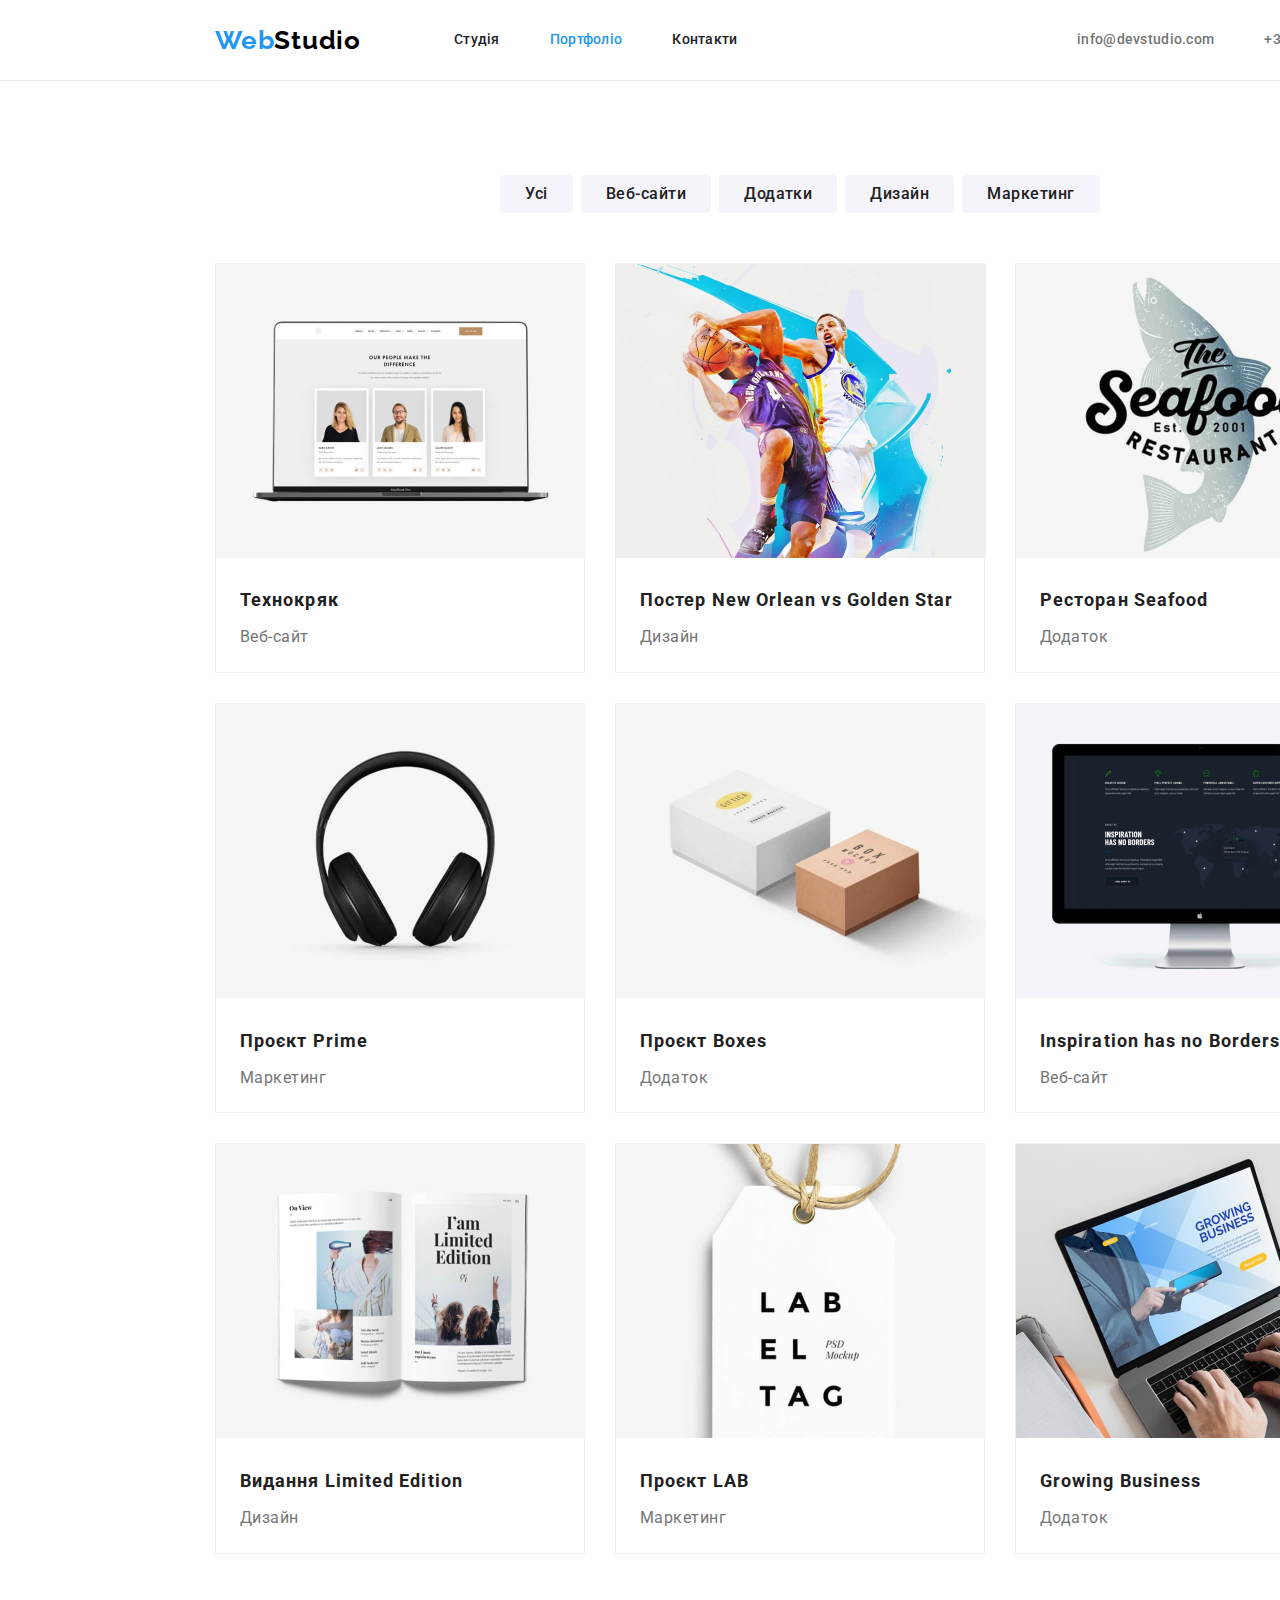
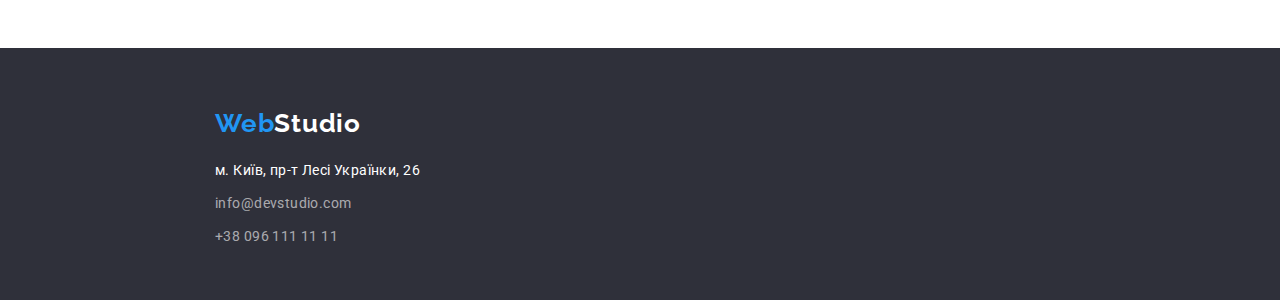
==== portfolio.html @ d082521c "add" ====
<!DOCTYPE html>
<html lang="uk">
<head>
    <meta charset="UTF-8">
    <meta http-equiv="X-UA-Compatible" content="IE=edge">
    <meta name="viewport" content="width=device-width, initial-scale=1.0">
    <title>Web Studio</title>
    <link rel="preconnect" href="https://fonts.googleapis.com">
    <link rel="preconnect" href="https://fonts.gstatic.com" crossorigin>
    <link href="https://fonts.googleapis.com/css2?family=Raleway:wght@700&family=Roboto:wght@400;500;700;900&display=swap"
        rel="stylesheet">
    <link rel="stylesheet" href="https://cdnjs.cloudflare.com/ajax/libs/modern-normalize/1.1.0/modern-normalize.min.css">
    <link rel="stylesheet" href="./css/styles.css">
</head>
<body>
<!--Header-->
    <header class="header">
        <div class="container header-main">
            <a href="./index.html" class="logo" lang="en">Web<span class="logo-studio">Studio</span></a>
            <nav class="header-nav">
                <ul class="header-list list">
                    <li class="item">
                        <a href="./index.html" class="nav-link ">Студія</a>
                    </li>
                    <li class="item">
                        <a href="#" class="nav-link page">Портфоліо</a>
                    </li>
                    <li class="item">
                        <a href="#" class="nav-link">Контакти</a>
                    </li>
                </ul>
            </nav>
            <ul class="header-list list">
                <li class="item">
                    <a href="mailto:info@devstudio.com" class="contacts-link">info@devstudio.com</a>
                </li>
                <li class="item">
                    <a href="tel:+380961111111" class="contacts-link">+38 096 111 11 11</a>
                </li>
            </ul>
        </div>
    </header>
<!--Portfolio-->
    <main>
        <section class="portfolio">
            <h1 class="visually-hidden">Портфоліо</h1>
            <ul class="portfolio-names list">
                <li class="portfolio-elment">
                    <button type="button" class="portfolio-btn">Усі</button>
                </li>
                <li class="portfolio-elment">
                    <button type="button" class="portfolio-btn">Веб-сайти</button>
                </li>
                <li class="portfolio-elment">
                    <button type="button" class="portfolio-btn">Додатки</button>
                </li>
                <li class="portfolio-elment">
                    <button type="button" class="portfolio-btn">Дизайн</button>
                </li>
                <li class="portfolio-elment">
                    <button type="button" class="portfolio-btn">Маркетинг</button>
                </li>
            </ul>
            <div class="container">
                <ul class="portfolio-list list">
                    <li class="portfolio-item">
                        <a href="#" class="portfolio-link">
                            <img src="./images/portfolio/picture1.jpg" alt="website" width="370" height="294">
                            <h2 class="portfolio-title">Технокряк</h2>
                            <p class="portfolio-text">Веб-сайт</p>
                        </a>
                    </li>
                    <li class="portfolio-item">
                        <a href="#" class="portfolio-link">
                            <img src="./images/portfolio/picture2.jpg" alt="basketball" width="370" height="294">
                            <h2 class="portfolio-title">Постер <span lang="en">New Orlean vs Golden Star</span></h2>
                            <p class="portfolio-text">Дизайн</p>
                        </a>
                    </li>
                    <li class="portfolio-item">
                        <a href="#" class="portfolio-link">
                            <img src="./images/portfolio/picture3.jpg" alt="label" width="370" height="294">
                            <h2 class="portfolio-title">Ресторан <span>Seafood</span></h2>
                            <p class="portfolio-text">Додаток</p>
                        </a>
                    </li>
                    <li class="portfolio-item">
                        <a href="#" class="portfolio-link">
                            <img src="./images/portfolio/picture4.jpg" alt="earphone" width="370" height="294">
                            <h2 class="portfolio-title">Проєкт <span lang="en">Prime</span></h2>
                            <p class="portfolio-text">Маркетинг</p>
                        </a>
                    </li>
                    <li class="portfolio-item">
                        <a href="#" class="portfolio-link">
                            <img src="./images/portfolio/picture5.jpg" alt="boxes" width="370" height="294">
                            <h2 class="portfolio-title">Проєкт <span lang="en">Boxes</span></h2>
                            <p class="portfolio-text">Додаток</p>
                        </a>
                    </li>
                    <li class="portfolio-item">
                        <a href="#" class="portfolio-link">
                            <img src="./images/portfolio/picture6.jpg" alt="monitor" width="370" height="294">
                            <h2 class="portfolio-title" lang="en">Inspiration has no Borders</h2>
                            <p class="portfolio-text">Веб-сайт</p>
                        </a>
                    </li>
                    <li class="portfolio-item">
                        <a href="#" class="portfolio-link">
                            <img src="./images/portfolio/picture7.jpg" alt="magazine" width="370" height="294">
                            <h2 class="portfolio-title">Видання <span lang="en">Limited Edition</span></h2>
                            <p class="portfolio-text">Дизайн</p>
                        </a>
                    </li>
                    <li class="portfolio-item">
                        <a href="#" class="portfolio-link">
                            <img src="./images/portfolio/picture8.jpg" alt="tag" width="370" height="294">
                            <h2 class="portfolio-title">Проєкт <span lang="en">LAB</span></h2>
                            <p class="portfolio-text">Маркетинг</p>
                        </a>
                    </li>
                    <li class="portfolio-item">
                        <a href="#" class="portfolio-link">
                            <img src="./images/portfolio/picture9.jpg" alt="laptop" width="370" height="294">
                            <h2 class="portfolio-title" lang="en">Growing Business</h2>
                            <p class="portfolio-text">Додаток</p>
                        </a>
                    </li>
                </ul>
            </div>
        </section>
    </main>
<!--Footer-->
    <footer class="footer">
        <div class="footer-part container">
            <a href="./index.html" class="logo" lang="en">Web<span class="logo-part">Studio</span></a>
            <address class="footer-address">
                <ul class="footer-list list">
                    <li class="footer-item">
                        <a href="https://goo.gl/maps/w5W1yfR7xaKUDnxX9" target="_blank" rel="noreferrer"
                            class="footer-link">м.
                            Київ, пр-т Лесі Українки, 26</a>
                    </li>
                    <li class="footer-item">
                        <a href="mailto:info@devstudio.com" class="footer-link footer-cont">info@devstudio.com</a>
                    </li>
                    <li class="footer-item">
                        <a href="tel:+380961111111" class="footer-link footer-cont">+38 096 111 11 11</a>
                    </li>
                </ul>
            </address>
        </div>
    </footer>
</body>
</html>
---- css/styles.css ----
:root {
    --primary-color:#212121;
    --secondary-color:#ffffff;
    --accent-color: #2196F3;
    --common-color: #2F303A;
    --grey-color: #757575;
    --black-color: #000000;
    --backgroundline-color: #F5F4FA;
    --card-color: #EEEEEE;
    --main-fon: 'Roboto', sans-serif;
    --secondary-fon: 'Raleway', sans-serif;
}

body {
    width: 1600px;
    margin: 0 auto;

    font-family: var(--main-fon);
    color: var(--primary-color);
}

button {
    cursor: pointer;
    font-family: inherit;
}

/* Utilities */

.container {
    max-width: 1200px;
    margin: 0 auto;
    padding: 0 15px;
}

.list {
    margin: 0;
    padding: 0;

    list-style: none;
}

.visually-hidden {
    position: absolute;
    white-space: nowrap;
    width: 1px;
    height: 1px;
    overflow: hidden;
    border: 0;
    padding: 0;
    clip: rect(0 0 0 0);
    clip-path: inset(50%);
    margin: -1px;
}

/* Header */

.header {
    background-color: var(--secondary-color);
    border-bottom: 1px solid #ECECEC;
}

.header-main {
    display: flex;
    align-items: center;
}

.logo {
    padding: 20px 0 20px 0;

    font-weight: 700;
    font-size: 26px;
    line-height: 1.19;
    letter-spacing: 0.03em;
    text-decoration: none;
    font-family: var(--secondary-fon);

    color: var(--accent-color);
}

.logo-studio {
    color: var(--black-color);
}

.header-nav {
    margin-left: 93px;
}

.header-list {
    display: flex;
    margin-left: auto;
}

.item + .item {
    margin-left: 50px;
}


.nav-link {
    display: block;
    padding-top: 32px;
    padding-bottom: 32px;

    font-weight: 500;
    font-size: 14px;
    line-height: 1.14;
    letter-spacing: 0.02em;
    text-decoration: none;

    color: var(--primary-color);
}

.nav-link:hover,
.nav-link:focus {
    color: var(--accent-color);
}

.page {
    color: var(--accent-color);
}


.contacts-link {
    display: block;
    padding-top: 32px;
    padding-bottom: 32px;

    font-weight: 500;
    font-size: 14px;
    line-height: 1.14;
    letter-spacing: 0.02em;
    text-decoration: none;

    color: var(--grey-color);
}

.contacts-link:hover,
.contacts-link:focus {
    color: var(--accent-color);
}

/* Main */

/* Hero section */

.hero {
    padding-top: 200px;
    padding-bottom: 200px;
    text-align: center;

    background-color: var(--common-color);
}

.hero-title {
    margin: 0 452px 30px 452px;
    width: 696px;

    font-weight: 900;
    font-size: 44px;
    line-height: 1.36;
    letter-spacing: 0.06em;
    text-transform: uppercase;

    color: var(--secondary-color);
}

.hero-btn{
    padding: 10px 32px;

    box-shadow: 0px 4px 4px rgba(0, 0, 0, 0.15);
    border-radius: 4px;
    border: none;
    font-weight: 700;
    font-size: 16px;
    line-height: 1.87; 
    letter-spacing: 0.06em;

    background-color: var(--accent-color);
    color: var(--secondary-color);
}

/* Description section */

.description {
    padding-top: 94px;

    background-color: var(--secondary-color);
}

.description-list {
    display: flex;
}

.description-item + .description-item {
    margin-left: 30px;
}

.description-title {
    margin-top: 0;
    margin-bottom: 10px;

    font-size: 14px;
    line-height: 1.14;
    letter-spacing: 0.03em;
    text-transform: uppercase;
}

.description-text {
    width: 270px;
    margin-top: 0;
    margin-bottom: 0px;

    font-size: 14px;
    line-height: 1.71;
    letter-spacing: 0.03em;

    color: var(--grey-color);
}


/* Occupation section */

.occupation {
    padding-top: 94px;
    padding-bottom: 94px;

    background-color: var(--secondary-color);
}

.occupation-list {
    display: flex;
    height: 294px;
}

.occupation-item + .occupation-item {
    margin-left: 30px;
}

.occupation-title {
    margin-top: 0;
    margin-bottom: 50px;

    font-size: 36px;
    line-height: 1.17;
    text-align: center;
    letter-spacing: 0.03em;
}

/* Team section */

.team {
    padding-top: 94px;
    padding-bottom: 94px;

    text-align: center;
    background-color: var(--backgroundline-color);
}

.team-title {
    margin-top: 0;
    margin-bottom: 50px;

    font-size: 36px;
    line-height: 1.17;

    letter-spacing: 0.03em;
}

.team-list {
    display: flex;
}

.team-item + .team-item {
    margin-left: 30px;
}

.team-item {
    background: var(--secondary-color);
    box-shadow: 0px 1px 3px rgba(0, 0, 0, 0.12), 0px 1px 1px rgba(0, 0, 0, 0.14), 0px 2px 1px rgba(0, 0, 0, 0.2);
    border-radius: 0px 0px 4px 4px;
}

.team-name {
    margin-top: 0;
    margin: 30px 0 10px 0;

    font-weight: 500;
    font-size: 16px;
    line-height: 1.19;
    letter-spacing: 0.03em;
}

.team-text {
    margin: 0;
    margin-bottom: 30px;

    font-size: 16px;
    line-height: 1.19;
    letter-spacing: 0.03em;

    color: var(--grey-color);
}

/* Portfolio section */

.portfolio {
    padding-top: 94px;
    padding-bottom: 94px;

    background-color: var(--secondary-color);
}

.portfolio-names {
    display: flex;
    justify-content: center;
    margin-bottom: 50px;
}

.portfolio-elment + .portfolio-elment {
    margin-left: 8px;
}

.portfolio-btn {
    padding: 6px 25px;

    border: none;
    border-radius: 4px;
    font-weight: 500;
    font-size: 16px;
    line-height: 1.62;
    text-align: center;
    letter-spacing: 0.03em;

    background-color: var(--backgroundline-color);
    color: var(--primary-color);
}

.portfolio-btn:hover,
.portfolio-btn:focus {
    background-color: var(--accent-color);
    color: var(--secondary-color);
}

.portfolio-list {
    display: flex;
    flex-wrap: wrap;
}

.portfolio-item {
    width: 370px;
    margin-right: 30px;
    margin-bottom: 30px;

    border: 1px solid var(--card-color);
}

.portfolio-item:nth-child(3n) {
    margin-right: 0;
}

.portfolio-item:nth-last-child(-n + 3) {
    margin-bottom: 0;
}

.portfolio-link {
    text-decoration: none;
}

.portfolio-title {
    margin: 0;
    padding: 20px 24px 4px;

    font-size: 18px;
    line-height: 2;
    letter-spacing: 0.06em;

    color: var(--primary-color);
}

.portfolio-text {
    padding-left: 24px;
    padding-bottom: 20px;
    margin: 0;

    font-size: 16px;
    line-height: 1.87;
    letter-spacing: 0.03em;

    color: var(--grey-color);
}

/* Footer */

.footer {
    height: 252px;

    background-color: var(--common-color);
}

.footer-part {
    padding-top: 60px;
}


.footer-address {
    margin-top: 20px;

    font-style: normal;
}


.logo-part {
    color: var(--secondary-color)
}

.footer-item {
    margin-bottom: 9px;
    display: block;
}

.footer-item:last-child {
    margin-bottom: 0;
}

.footer-link {
    font-weight: 400;
    font-size: 14px;
    line-height: 1.71;
    letter-spacing: 0.03em;
    text-decoration: none;

    color: var(--secondary-color);
}

.footer-link:hover,
.footer-link:focus {
    color: var(--secondary-color);
}

.footer-cont {
    color: rgba(255, 255, 255, 0.6);
}
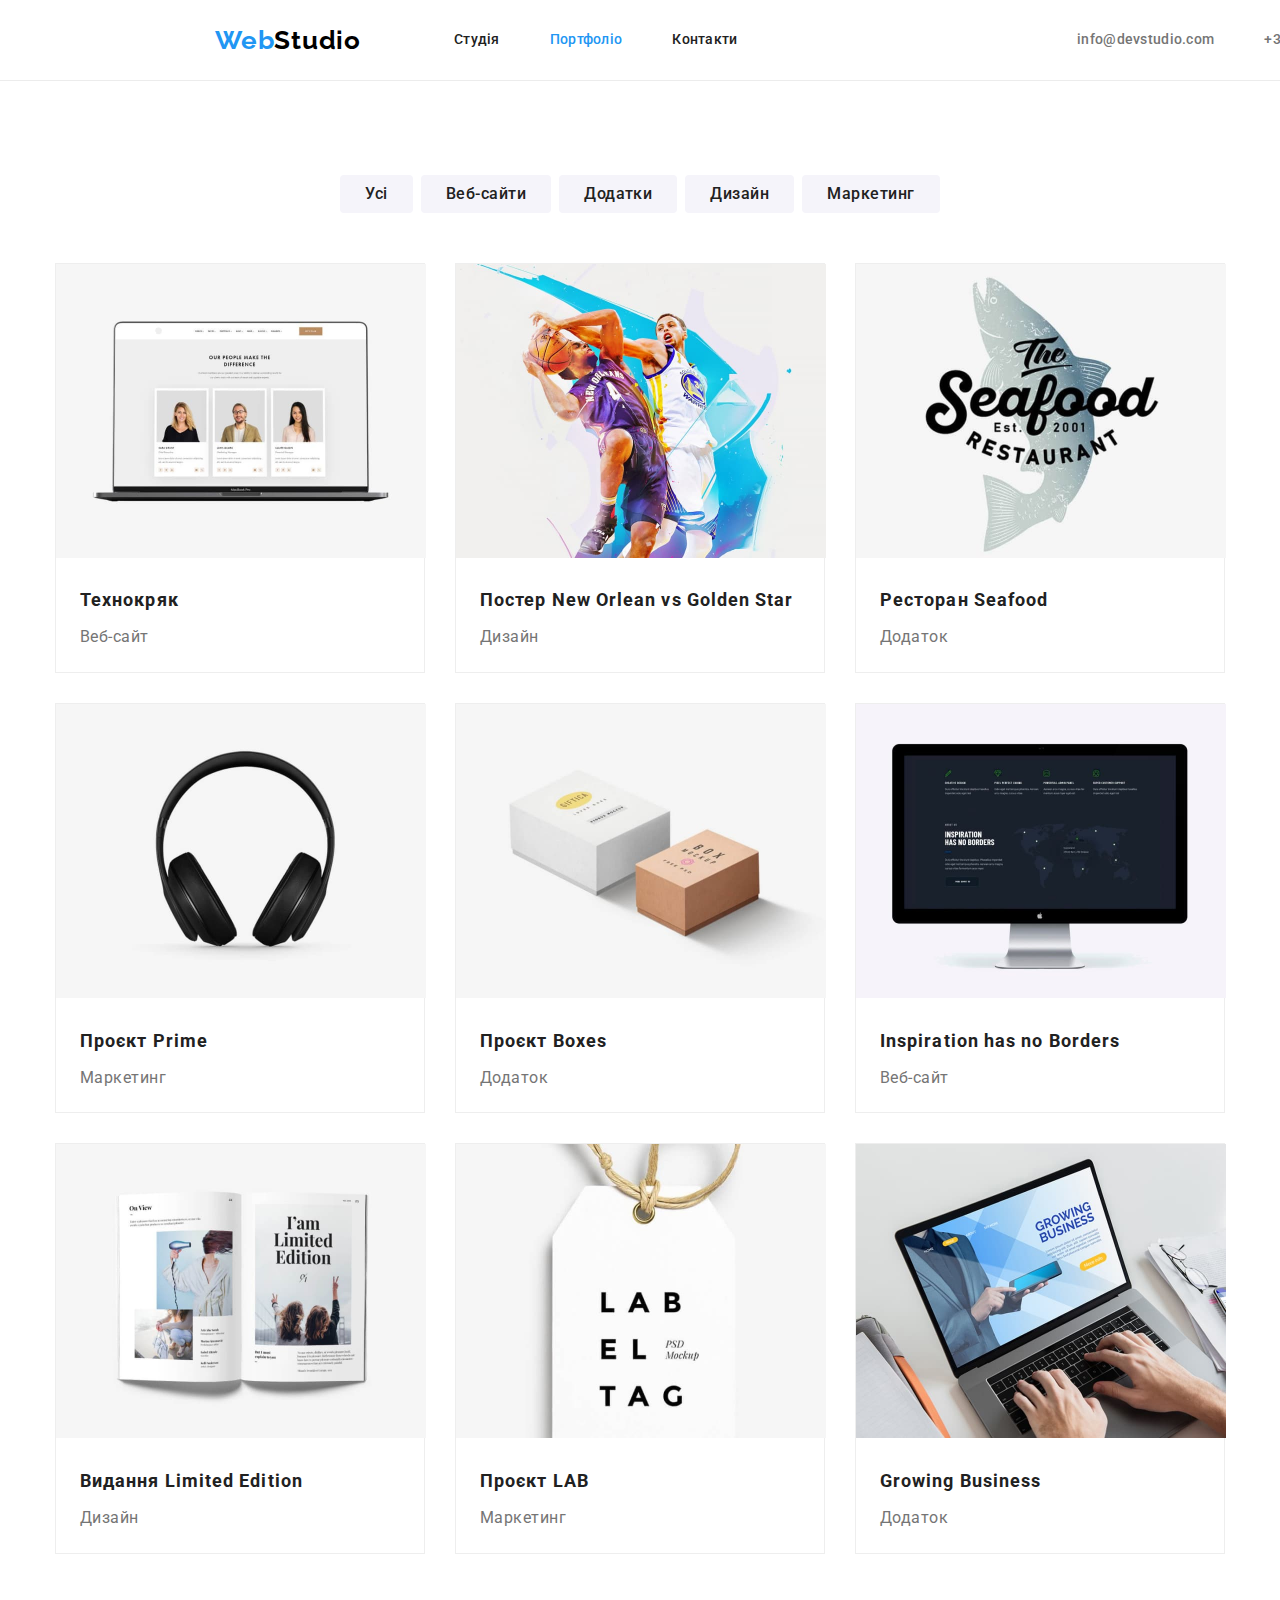
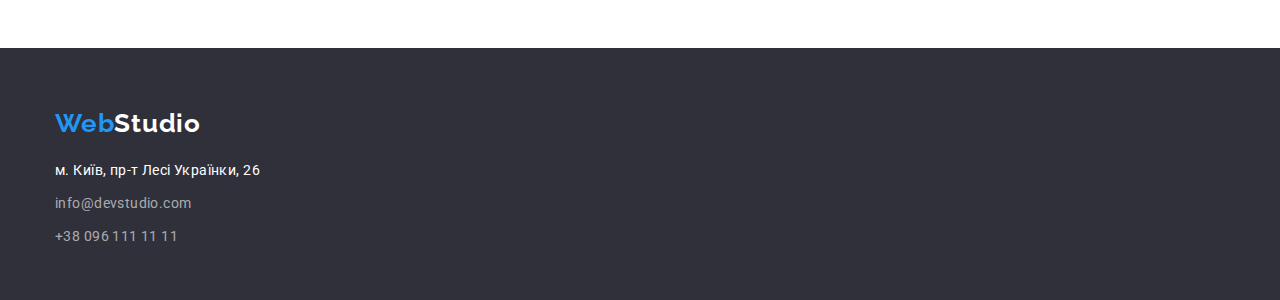
==== commit 34c79e76: "update html css" ====
--- a/portfolio.html
+++ b/portfolio.html
@@ -15,12 +15,12 @@
 <body>
 <!--Header-->
     <header class="header">
-        <div class="container header-main">
+        <div class="header-main container">
             <a href="./index.html" class="logo" lang="en">Web<span class="logo-studio">Studio</span></a>
             <nav class="header-nav">
                 <ul class="header-list list">
                     <li class="item">
-                        <a href="./index.html" class="nav-link ">Студія</a>
+                        <a href="./index.html" class="nav-link">Студія</a>
                     </li>
                     <li class="item">
                         <a href="#" class="nav-link page">Портфоліо</a>
--- a/css/styles.css
+++ b/css/styles.css
@@ -12,9 +12,6 @@
 }
 
 body {
-    width: 1600px;
-    margin: 0 auto;
-
     font-family: var(--main-fon);
     color: var(--primary-color);
 }
@@ -52,9 +49,17 @@
     margin: -1px;
 }
 
+.section {
+    padding-top: 94px;
+    padding-bottom: 94px;
+}
+
 /* Header */
 
 .header {
+    width: 1600px;
+    margin: 0 auto;
+
     background-color: var(--secondary-color);
     border-bottom: 1px solid #ECECEC;
 }
@@ -143,6 +148,8 @@
 /* Hero section */
 
 .hero {
+    max-width: 1600px;
+    margin: 0 auto;
     padding-top: 200px;
     padding-bottom: 200px;
     text-align: center;
@@ -151,9 +158,10 @@
 }
 
 .hero-title {
-    margin: 0 452px 30px 452px;
     width: 696px;
-
+    height: 120px;
+    margin: 0 452px 30px;
+    
     font-weight: 900;
     font-size: 44px;
     line-height: 1.36;
@@ -181,7 +189,9 @@
 /* Description section */
 
 .description {
-    padding-top: 94px;
+    max-width: 1600px;
+    margin: 0 auto;
+    padding-bottom: 0;
 
     background-color: var(--secondary-color);
 }
@@ -220,8 +230,8 @@
 /* Occupation section */
 
 .occupation {
-    padding-top: 94px;
-    padding-bottom: 94px;
+    max-width: 1600px;
+    margin: 0 auto;
 
     background-color: var(--secondary-color);
 }
@@ -248,8 +258,8 @@
 /* Team section */
 
 .team {
-    padding-top: 94px;
-    padding-bottom: 94px;
+    max-width: 1600px;
+    margin: 0 auto;
 
     text-align: center;
     background-color: var(--backgroundline-color);
@@ -303,6 +313,8 @@
 /* Portfolio section */
 
 .portfolio {
+    max-width: 1600px;
+    margin: 0 auto;
     padding-top: 94px;
     padding-bottom: 94px;
 
@@ -391,6 +403,8 @@
 /* Footer */
 
 .footer {
+    max-width: 1600px;
+    margin: 0 auto;
     height: 252px;
 
     background-color: var(--common-color);
